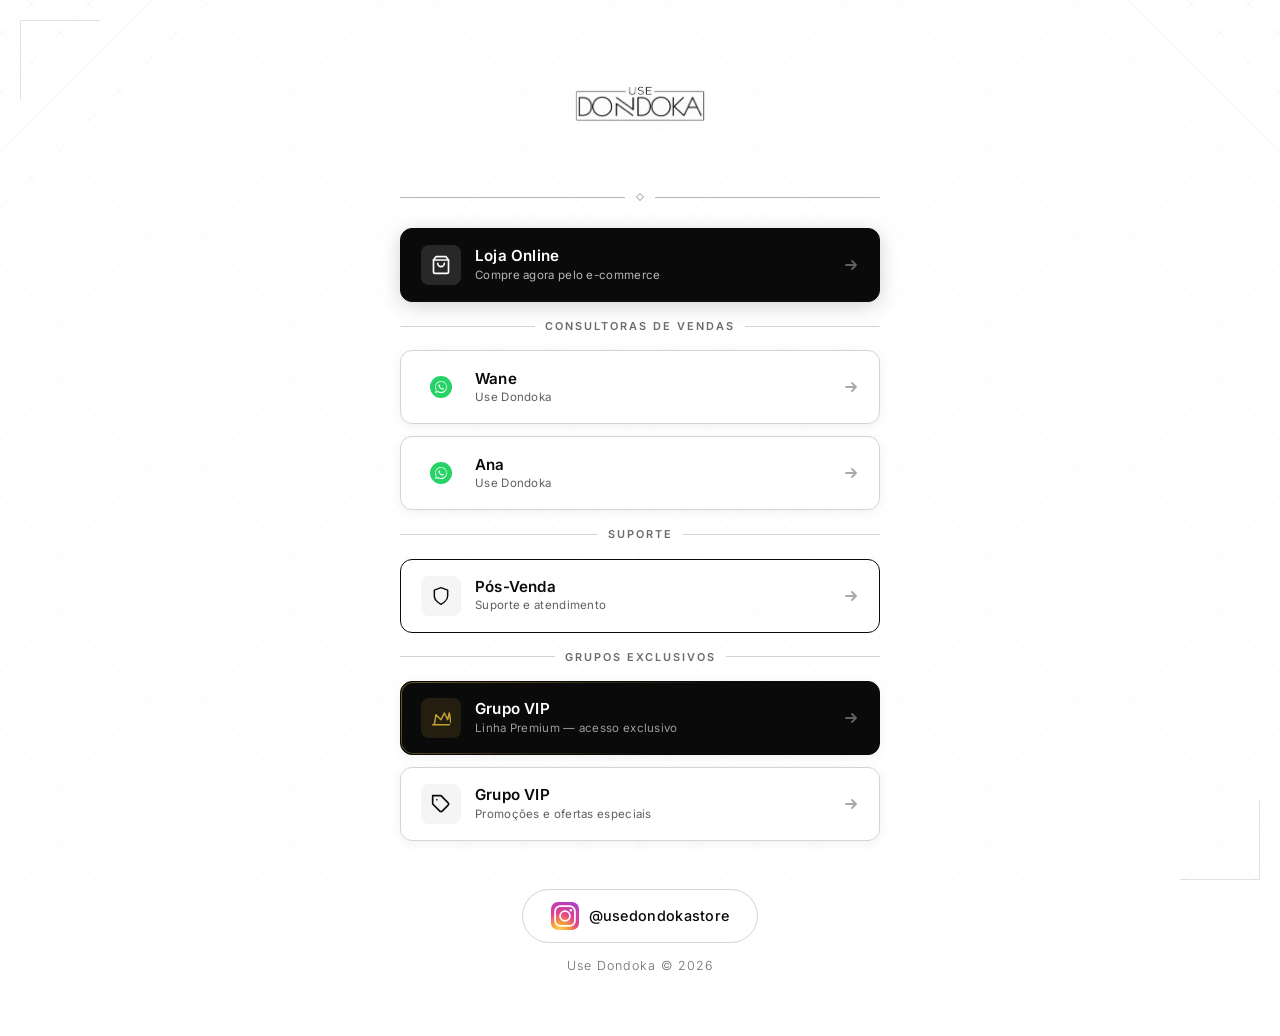
==== index.html @ fb6a21c3 "feat: landing page Use Dondoka - links, consultoras, grupos VIP" ====
<!DOCTYPE html>
<html lang="pt-BR">
<head>
  <meta charset="UTF-8">
  <meta name="viewport" content="width=device-width, initial-scale=1.0, viewport-fit=cover">
  <title>Use Dondoka — Moda que transforma</title>
  <meta name="description" content="Use Dondoka — Encontre sua consultora, acesse nossa loja online ou entre para nossos grupos VIP. Moda com atendimento personalizado.">
  <meta name="robots" content="index, follow">
  <meta property="og:title" content="Use Dondoka — Moda que transforma">
  <meta property="og:description" content="Encontre sua consultora, acesse nossa loja online ou entre para nossos grupos VIP.">
  <meta property="og:type" content="website">
  <link rel="preconnect" href="https://fonts.googleapis.com">
  <link rel="preconnect" href="https://fonts.gstatic.com" crossorigin>
  <link href="https://fonts.googleapis.com/css2?family=Cormorant+Garamond:ital,wght@0,300;0,400;0,600;1,300;1,400&family=Inter:wght@300;400;500;600;700&display=swap" rel="stylesheet">
  <link rel="stylesheet" href="style.css">
  <link rel="icon" href="logo.png" type="image/png">
</head>
<body>

  <div class="bg-pattern" aria-hidden="true"></div>
  <div class="corner-ornament corner-tl" aria-hidden="true"></div>
  <div class="corner-ornament corner-br" aria-hidden="true"></div>

  <svg style="display:none" aria-hidden="true">
    <symbol id="icon-wpp" viewBox="0 0 48 48">
      <circle cx="24" cy="24" r="24" fill="#25D366"/>
      <path fill="#fff" d="M24 11C16.8 11 11 16.8 11 24c0 2.7.8 5.2 2.1 7.3L11 37l5.9-1.5c2 1.1 4.3 1.8 7 1.8 7.2 0 13-5.8 13-13S31.2 11 24 11zm0 23.8c-2.1 0-4.2-.6-5.9-1.6l-.4-.3-4.2 1.1 1.1-4-.3-.4C13.1 28 12.5 26 12.5 24c0-6.4 5.2-11.5 11.5-11.5S35.5 17.6 35.5 24 30.4 34.8 24 34.8zM30.4 27c-.3-.2-2-.9-2.3-1.1-.3-.1-.5-.2-.7.2-.2.3-.8 1-.9 1.2-.2.2-.3.2-.6.1-.3-.2-1.3-.5-2.5-1.5-1-.9-1.6-1.9-1.8-2.2-.2-.3 0-.5.1-.7l.4-.5.3-.5c.1-.2.1-.3 0-.5l-.9-2.3c-.3-.6-.5-.5-.7-.5h-.6c-.2 0-.5.1-.8.4-.3.3-1 1-1 2.4s1 2.8 1.2 3.1c.2.2 2 3.1 4.9 4.4.7.3 1.2.5 1.6.6.7.2 1.3.1 1.8.1.6-.1 1.7-.7 2-1.4.2-.6.2-1.1.1-1.3-.1-.1-.3-.2-.6-.3z"/>
    </symbol>
  </svg>

  <main class="container">

    <header class="header">
      <div class="logo-wrapper">
        <img src="logo.png" alt="Use Dondoka" class="logo">
      </div>
    </header>

    <div class="divider" aria-hidden="true"><span></span></div>

    <section class="links-section" aria-label="Links de acesso">

      <!-- 1. LOJA ONLINE -->
      <a href="https://usedondoka3.lojavirtualnuvem.com.br/" target="_blank" rel="noopener" class="btn btn-primary" id="btn-loja-online">
        <span class="btn-icon">
          <svg width="20" height="20" viewBox="0 0 24 24" fill="none" stroke="currentColor" stroke-width="2" stroke-linecap="round" stroke-linejoin="round"><path d="M6 2 3 6v14a2 2 0 0 0 2 2h14a2 2 0 0 0 2-2V6l-3-4z"/><line x1="3" y1="6" x2="21" y2="6"/><path d="M16 10a4 4 0 0 1-8 0"/></svg>
        </span>
        <span class="btn-text">
          <span class="btn-label">Loja Online</span>
          <span class="btn-sub">Compre agora pelo e-commerce</span>
        </span>
        <svg class="btn-arrow" width="16" height="16" viewBox="0 0 16 16" fill="none"><path d="M3 8h10M9 4l4 4-4 4" stroke="currentColor" stroke-width="1.8" stroke-linecap="round" stroke-linejoin="round"/></svg>
      </a>

      <div class="section-label"><span>Consultoras de Vendas</span></div>

      <!-- 2. WANE -->
      <a href="https://wa.me/5577981413913?text=Ol%C3%A1%20Wane%2C%20vim%20pelo%20link!%20Quero%20conhecer%20a%20Use%20Dondoka." target="_blank" rel="noopener" class="btn btn-wpp" id="btn-wane">
        <span class="btn-icon wpp-icon">
          <svg width="22" height="22"><use href="#icon-wpp"/></svg>
        </span>
        <span class="btn-text">
          <span class="btn-label">Wane</span>
          <span class="btn-sub">Use Dondoka</span>
        </span>
        <svg class="btn-arrow" width="16" height="16" viewBox="0 0 16 16" fill="none"><path d="M3 8h10M9 4l4 4-4 4" stroke="currentColor" stroke-width="1.8" stroke-linecap="round" stroke-linejoin="round"/></svg>
      </a>

      <!-- 3. ANA -->
      <a href="https://wa.me/5577988165200?text=Ol%C3%A1%20Ana%2C%20vim%20pelo%20link!%20Quero%20conhecer%20a%20Use%20Dondoka." target="_blank" rel="noopener" class="btn btn-wpp" id="btn-ana">
        <span class="btn-icon wpp-icon">
          <svg width="22" height="22"><use href="#icon-wpp"/></svg>
        </span>
        <span class="btn-text">
          <span class="btn-label">Ana</span>
          <span class="btn-sub">Use Dondoka</span>
        </span>
        <svg class="btn-arrow" width="16" height="16" viewBox="0 0 16 16" fill="none"><path d="M3 8h10M9 4l4 4-4 4" stroke="currentColor" stroke-width="1.8" stroke-linecap="round" stroke-linejoin="round"/></svg>
      </a>

      <div class="section-label"><span>Suporte</span></div>

      <!-- 4. POS-VENDA -->
      <a href="https://wa.me/5577981402449?text=Ol%C3%A1%2C%20preciso%20de%20suporte%20p%C3%B3s-venda%20Use%20Dondoka." target="_blank" rel="noopener" class="btn btn-outline" id="btn-pos-venda">
        <span class="btn-icon">
          <svg width="20" height="20" viewBox="0 0 24 24" fill="none" stroke="currentColor" stroke-width="1.8" stroke-linecap="round" stroke-linejoin="round"><path d="M12 22s8-4 8-10V5l-8-3-8 3v7c0 6 8 10 8 10z"/></svg>
        </span>
        <span class="btn-text">
          <span class="btn-label">Pós-Venda</span>
          <span class="btn-sub">Suporte e atendimento</span>
        </span>
        <svg class="btn-arrow" width="16" height="16" viewBox="0 0 16 16" fill="none"><path d="M3 8h10M9 4l4 4-4 4" stroke="currentColor" stroke-width="1.8" stroke-linecap="round" stroke-linejoin="round"/></svg>
      </a>

      <div class="section-label"><span>Grupos Exclusivos</span></div>

      <!-- 5. GRUPO VIP PREMIUM -->
      <a href="https://chat.whatsapp.com/GRoy4R8ztFKA4FfQgmHXiv?mode=gi_t" target="_blank" rel="noopener" class="btn btn-vip" id="btn-grupo-premium">
        <span class="btn-icon">
          <svg width="20" height="20" viewBox="0 0 24 24" fill="none" stroke="currentColor" stroke-width="1.8" stroke-linecap="round" stroke-linejoin="round"><path d="M2 20h20M4 20l2-12 6 6 4-8 4 8 2-8 2 12"/></svg>
        </span>
        <span class="btn-text">
          <span class="btn-label">Grupo VIP</span>
          <span class="btn-sub">Linha Premium — acesso exclusivo</span>
        </span>
        <svg class="btn-arrow" width="16" height="16" viewBox="0 0 16 16" fill="none"><path d="M3 8h10M9 4l4 4-4 4" stroke="currentColor" stroke-width="1.8" stroke-linecap="round" stroke-linejoin="round"/></svg>
      </a>

      <!-- 6. GRUPO VIP PROMOCOES -->
      <a href="https://chat.whatsapp.com/BBxzGy0AbMI15l1KYVNqn8?mode=gi_t" target="_blank" rel="noopener" class="btn btn-promo" id="btn-grupo-promocoes">
        <span class="btn-icon">
          <svg width="20" height="20" viewBox="0 0 24 24" fill="none" stroke="currentColor" stroke-width="2" stroke-linecap="round" stroke-linejoin="round"><path d="M20.59 13.41l-7.17 7.17a2 2 0 0 1-2.83 0L2 12V2h10l8.59 8.59a2 2 0 0 1 0 2.82z"/><line x1="7" y1="7" x2="7.01" y2="7"/></svg>
        </span>
        <span class="btn-text">
          <span class="btn-label">Grupo VIP</span>
          <span class="btn-sub">Promoções e ofertas especiais</span>
        </span>
        <svg class="btn-arrow" width="16" height="16" viewBox="0 0 16 16" fill="none"><path d="M3 8h10M9 4l4 4-4 4" stroke="currentColor" stroke-width="1.8" stroke-linecap="round" stroke-linejoin="round"/></svg>
      </a>

    </section>

    <footer class="footer">
      <a href="https://instagram.com/usedondokastore/" target="_blank" rel="noopener" class="instagram-link" id="btn-instagram" aria-label="Instagram Use Dondoka">
        <svg class="icon-instagram" viewBox="0 0 48 48" fill="none" xmlns="http://www.w3.org/2000/svg">
          <defs>
            <radialGradient id="instaGrad" cx="30%" cy="107%" r="150%">
              <stop offset="0%" stop-color="#ffd879"/>
              <stop offset="20%" stop-color="#f9a730"/>
              <stop offset="45%" stop-color="#e2428c"/>
              <stop offset="70%" stop-color="#c03cba"/>
              <stop offset="100%" stop-color="#4d6dcf"/>
            </radialGradient>
          </defs>
          <rect width="48" height="48" rx="12" fill="url(#instaGrad)"/>
          <circle cx="24" cy="24" r="8.5" stroke="white" stroke-width="3" fill="none"/>
          <circle cx="34" cy="14" r="2.2" fill="white"/>
          <rect x="7" y="7" width="34" height="34" rx="9" stroke="white" stroke-width="3" fill="none"/>
        </svg>
        <span>@usedondokastore</span>
      </a>
      <p class="copyright">Use Dondoka &copy; 2026</p>
    </footer>

  </main>

  <script>
    document.addEventListener('DOMContentLoaded', () => {
      const btns = document.querySelectorAll('.btn');
      const observer = new IntersectionObserver((entries) => {
        entries.forEach((entry, i) => {
          if (entry.isIntersecting) {
            setTimeout(() => entry.target.classList.add('visible'), i * 70);
            observer.unobserve(entry.target);
          }
        });
      }, { threshold: 0.05 });
      btns.forEach(btn => observer.observe(btn));

      btns.forEach(btn => {
        btn.addEventListener('click', function(e) {
          const ripple = document.createElement('span');
          ripple.className = 'ripple';
          const rect = this.getBoundingClientRect();
          const size = Math.max(rect.width, rect.height);
          ripple.style.width = ripple.style.height = size + 'px';
          ripple.style.left = (e.clientX - rect.left - size / 2) + 'px';
          ripple.style.top = (e.clientY - rect.top - size / 2) + 'px';
          this.appendChild(ripple);
          setTimeout(() => ripple.remove(), 700);
        });
      });
    });
  </script>

</body>
</html>
---- style.css ----
/* ==========================================================
   USE DONDOKA — Design System
   Paleta: Preto #0a0a0a / Branco #ffffff / Cinza suave
   ========================================================== */

:root {
  --black:        #0a0a0a;
  --black-soft:   #1a1a1a;
  --gray-900:     #1f1f1f;
  --gray-600:     #6b6b6b;
  --gray-300:     #d4d4d4;
  --gray-100:     #f5f5f5;
  --white:        #ffffff;
  --wpp-green:    #25D366;

  --font-display: 'Cormorant Garamond', Georgia, serif;
  --font-body:    'Inter', -apple-system, Helvetica, Arial, sans-serif;

  --radius-sm:    8px;
  --radius-md:    12px;
  --radius-lg:    16px;
  --radius-full:  9999px;

  --transition:   all 0.28s cubic-bezier(0.4, 0, 0.2, 1);
  --container-w:  480px;

  --shadow-card:  0 2px 12px rgba(0,0,0,0.06);
  --shadow-hover: 0 8px 28px rgba(0,0,0,0.12);
}

/* =========== RESET =========== */
*, *::before, *::after { box-sizing: border-box; margin: 0; padding: 0; }

html { scroll-behavior: smooth; }

body {
  font-family: var(--font-body);
  background-color: var(--white);
  color: var(--black);
  min-height: 100vh;
  display: flex;
  justify-content: center;
  align-items: flex-start;
  padding: 48px 20px 60px;
  overflow-x: hidden;
  line-height: 1.5;
  position: relative;
}

/* =========== BACKGROUND PATTERN =========== */
.bg-pattern {
  position: fixed;
  inset: 0;
  pointer-events: none;
  z-index: 0;
  background-image:
    repeating-linear-gradient(
      45deg,
      transparent,
      transparent 40px,
      rgba(0,0,0,0.018) 40px,
      rgba(0,0,0,0.018) 41px
    ),
    repeating-linear-gradient(
      -45deg,
      transparent,
      transparent 40px,
      rgba(0,0,0,0.018) 40px,
      rgba(0,0,0,0.018) 41px
    );
}

/* =========== CORNER ORNAMENTS =========== */
.corner-ornament {
  position: fixed;
  width: 80px;
  height: 80px;
  pointer-events: none;
  z-index: 0;
  opacity: 0.12;
}

.corner-tl {
  top: 20px;
  left: 20px;
  border-top: 1.5px solid var(--black);
  border-left: 1.5px solid var(--black);
}

.corner-br {
  bottom: 20px;
  right: 20px;
  border-bottom: 1.5px solid var(--black);
  border-right: 1.5px solid var(--black);
}

/* =========== CONTAINER =========== */
.container {
  width: 100%;
  max-width: var(--container-w);
  display: flex;
  flex-direction: column;
  align-items: center;
  position: relative;
  z-index: 2;
}

/* =========== HEADER =========== */
.header {
  text-align: center;
  margin-bottom: 28px;
  width: 100%;
}

.logo-wrapper {
  margin-bottom: 0;
}

.logo {
  max-width: 280px;
  height: auto;
  filter: drop-shadow(0 2px 8px rgba(0,0,0,0.08));
  transition: var(--transition);
}

.logo:hover {
  transform: scale(1.02);
}

.tagline {
  font-family: var(--font-display);
  font-size: 1.15rem;
  font-weight: 300;
  color: var(--gray-600);
  letter-spacing: 2px;
  font-style: normal;
}

.tagline em {
  font-style: italic;
  font-weight: 400;
  color: var(--black);
}

/* =========== DIVIDER =========== */
.divider {
  width: 100%;
  display: flex;
  align-items: center;
  gap: 12px;
  margin-bottom: 28px;
  opacity: 0.3;
}

.divider::before,
.divider::after {
  content: '';
  flex: 1;
  height: 1px;
  background: var(--black);
}

.divider span {
  width: 6px;
  height: 6px;
  border: 1px solid var(--black);
  transform: rotate(45deg);
  flex-shrink: 0;
}

/* =========== LINKS SECTION =========== */
.links-section {
  width: 100%;
  display: flex;
  flex-direction: column;
  gap: 12px;
  margin-bottom: 40px;
}

/* =========== SECTION LABEL =========== */
.section-label {
  display: flex;
  align-items: center;
  gap: 10px;
  margin: 4px 0;
}

.section-label::before,
.section-label::after {
  content: '';
  flex: 1;
  height: 1px;
  background: var(--gray-300);
}

.section-label span {
  font-size: 0.68rem;
  font-weight: 600;
  letter-spacing: 2px;
  text-transform: uppercase;
  color: var(--gray-600);
  white-space: nowrap;
}

/* =========== BASE BUTTON =========== */
.btn {
  display: flex;
  align-items: center;
  gap: 14px;
  width: 100%;
  padding: 16px 20px;
  text-decoration: none;
  border-radius: var(--radius-md);
  transition: var(--transition);
  cursor: pointer;
  position: relative;
  overflow: hidden;
  /* entrada animada */
  opacity: 0;
  transform: translateY(14px);
}

.btn.visible {
  opacity: 1;
  transform: translateY(0);
  transition: opacity 0.4s ease, transform 0.4s ease, box-shadow 0.28s ease, background 0.28s ease, border-color 0.28s ease;
}

/* Ícone container */
.btn-icon {
  display: flex;
  align-items: center;
  justify-content: center;
  width: 40px;
  height: 40px;
  border-radius: var(--radius-sm);
  flex-shrink: 0;
}

/* Texto */
.btn-text {
  display: flex;
  flex-direction: column;
  gap: 2px;
  flex: 1;
  min-width: 0;
}

.btn-label {
  font-family: var(--font-body);
  font-size: 0.95rem;
  font-weight: 600;
  letter-spacing: 0.2px;
  line-height: 1.2;
}

.btn-sub {
  font-size: 0.72rem;
  font-weight: 400;
  letter-spacing: 0.3px;
  opacity: 0.65;
  line-height: 1.3;
}

/* Seta */
.btn-arrow {
  flex-shrink: 0;
  opacity: 0.35;
  transition: var(--transition);
}

.btn:hover .btn-arrow {
  opacity: 0.8;
  transform: translateX(4px);
}

/* ======= BOTÃO PRIMÁRIO: Loja Online ======= */
.btn-primary {
  background: var(--black);
  color: var(--white);
  box-shadow: 0 4px 20px rgba(0,0,0,0.18);
  border: 1px solid var(--black);
}

.btn-primary .btn-icon {
  background: rgba(255,255,255,0.12);
  color: var(--white);
}

.btn-primary .btn-sub {
  color: rgba(255,255,255,0.7);
  opacity: 1;
}

.btn-primary:hover {
  background: var(--gray-900);
  box-shadow: 0 10px 34px rgba(0,0,0,0.24);
  transform: translateY(-2px);
}

/* ======= BOTÃO WHATSAPP: Consultoras ======= */
.btn-wpp {
  background: var(--white);
  color: var(--black);
  border: 1px solid var(--gray-300);
  box-shadow: var(--shadow-card);
}

.btn-wpp .btn-icon {
  background: transparent;
}

.wpp-icon {
  border-radius: 50% !important;
}

.btn-wpp:hover {
  border-color: var(--wpp-green);
  box-shadow: 0 6px 24px rgba(37,211,102,0.15);
  transform: translateY(-2px);
}

/* ======= BOTÃO OUTLINE: Pós-Venda ======= */
.btn-outline {
  background: transparent;
  color: var(--black);
  border: 1.5px solid var(--black);
  box-shadow: none;
}

.btn-outline .btn-icon {
  background: var(--gray-100);
  color: var(--black);
}

.btn-outline:hover {
  background: var(--black);
  color: var(--white);
  box-shadow: var(--shadow-hover);
  transform: translateY(-2px);
}

.btn-outline:hover .btn-icon {
  background: rgba(255,255,255,0.12);
  color: var(--white);
}

.btn-outline:hover .btn-sub {
  color: rgba(255,255,255,0.7);
  opacity: 1;
}

/* ======= BOTÃO VIP PREMIUM ======= */
.btn-vip {
  background: var(--black);
  color: var(--white);
  border: 1px solid var(--black);
  box-shadow: var(--shadow-card);
  position: relative;
}

/* Borda dourada sutil com gradiente */
.btn-vip::before {
  content: '';
  position: absolute;
  inset: 0;
  border-radius: var(--radius-md);
  padding: 1px;
  background: linear-gradient(135deg, rgba(212,175,55,0.5), rgba(0,0,0,0) 60%);
  -webkit-mask: linear-gradient(#fff 0 0) content-box, linear-gradient(#fff 0 0);
  -webkit-mask-composite: xor;
  mask-composite: exclude;
  pointer-events: none;
}

.btn-vip .btn-icon {
  background: rgba(212,175,55,0.12);
  color: rgba(212,175,55,0.9);
}

.btn-vip .btn-sub {
  color: rgba(255,255,255,0.6);
  opacity: 1;
}

.btn-vip:hover {
  background: #111;
  box-shadow: 0 8px 28px rgba(0,0,0,0.28);
  transform: translateY(-2px);
}

/* ======= BOTÃO PROMOÇÕES ======= */
.btn-promo {
  background: var(--white);
  color: var(--black);
  border: 1px solid var(--gray-300);
  box-shadow: var(--shadow-card);
}

.btn-promo .btn-icon {
  background: var(--gray-100);
  color: var(--black);
}

.btn-promo:hover {
  background: var(--gray-100);
  border-color: var(--gray-300);
  box-shadow: var(--shadow-hover);
  transform: translateY(-2px);
}

/* ======= RIPPLE EFFECT ======= */
.ripple {
  position: absolute;
  border-radius: 50%;
  background: rgba(255,255,255,0.25);
  transform: scale(0);
  animation: ripple-anim 0.65s ease-out forwards;
  pointer-events: none;
}

.btn-wpp .ripple,
.btn-outline .ripple,
.btn-promo .ripple {
  background: rgba(0,0,0,0.06);
}

@keyframes ripple-anim {
  to { transform: scale(4); opacity: 0; }
}

/* =========== FOOTER =========== */
.footer {
  text-align: center;
  width: 100%;
  display: flex;
  flex-direction: column;
  align-items: center;
  gap: 14px;
  margin-top: 8px;
}

.instagram-link {
  display: flex;
  align-items: center;
  gap: 10px;
  padding: 12px 28px;
  border-radius: var(--radius-full);
  background: transparent;
  border: 1px solid var(--gray-300);
  text-decoration: none;
  color: var(--black);
  font-size: 0.9rem;
  font-weight: 500;
  transition: var(--transition);
  letter-spacing: 0.3px;
}

.instagram-link:hover {
  border-color: #e2428c;
  box-shadow: 0 4px 18px rgba(194,62,186,0.15);
  transform: translateY(-2px);
}

.icon-instagram {
  width: 28px;
  height: 28px;
  flex-shrink: 0;
}

.copyright {
  font-size: 0.78rem;
  color: var(--gray-600);
  letter-spacing: 1px;
  font-weight: 300;
}

/* =========== FOCUS ACCESSIBILITY =========== */
a:focus-visible {
  outline: 2px solid var(--black);
  outline-offset: 3px;
  border-radius: var(--radius-sm);
}

/* =========== RESPONSIVE =========== */
@media (max-width: 520px) {
  body { padding: 32px 16px 48px; }
  .logo { max-width: 180px; }
  .btn { padding: 14px 16px; }
  .btn-label { font-size: 0.9rem; }
  .corner-ornament { width: 52px; height: 52px; }
}
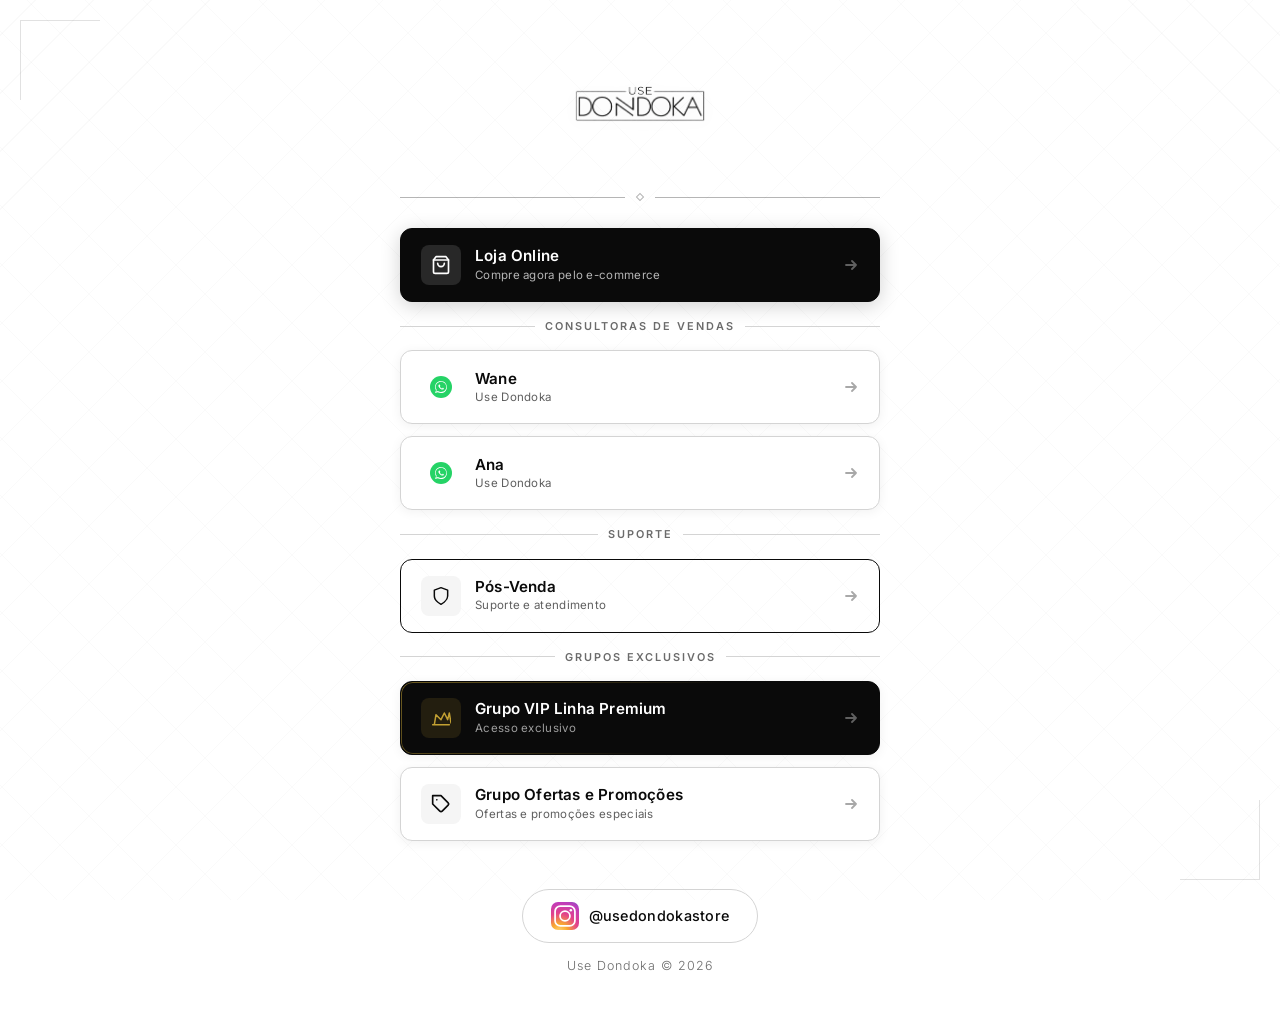
==== commit f7b1a1d0: "fix: textos dos grupos e novo link grupo promoções" ====
--- a/index.html
+++ b/index.html
@@ -100,20 +100,20 @@
           <svg width="20" height="20" viewBox="0 0 24 24" fill="none" stroke="currentColor" stroke-width="1.8" stroke-linecap="round" stroke-linejoin="round"><path d="M2 20h20M4 20l2-12 6 6 4-8 4 8 2-8 2 12"/></svg>
         </span>
         <span class="btn-text">
-          <span class="btn-label">Grupo VIP</span>
-          <span class="btn-sub">Linha Premium — acesso exclusivo</span>
+          <span class="btn-label">Grupo VIP Linha Premium</span>
+          <span class="btn-sub">Acesso exclusivo</span>
         </span>
         <svg class="btn-arrow" width="16" height="16" viewBox="0 0 16 16" fill="none"><path d="M3 8h10M9 4l4 4-4 4" stroke="currentColor" stroke-width="1.8" stroke-linecap="round" stroke-linejoin="round"/></svg>
       </a>
 
       <!-- 6. GRUPO VIP PROMOCOES -->
-      <a href="https://chat.whatsapp.com/BBxzGy0AbMI15l1KYVNqn8?mode=gi_t" target="_blank" rel="noopener" class="btn btn-promo" id="btn-grupo-promocoes">
+      <a href="https://chat.whatsapp.com/ICoKrUOXWMaEE7U9dtRJe4?s=sh&p=i&mlu=4" target="_blank" rel="noopener" class="btn btn-promo" id="btn-grupo-promocoes">
         <span class="btn-icon">
           <svg width="20" height="20" viewBox="0 0 24 24" fill="none" stroke="currentColor" stroke-width="2" stroke-linecap="round" stroke-linejoin="round"><path d="M20.59 13.41l-7.17 7.17a2 2 0 0 1-2.83 0L2 12V2h10l8.59 8.59a2 2 0 0 1 0 2.82z"/><line x1="7" y1="7" x2="7.01" y2="7"/></svg>
         </span>
         <span class="btn-text">
-          <span class="btn-label">Grupo VIP</span>
-          <span class="btn-sub">Promoções e ofertas especiais</span>
+          <span class="btn-label">Grupo Ofertas e Promoções</span>
+          <span class="btn-sub">Ofertas e promoções especiais</span>
         </span>
         <svg class="btn-arrow" width="16" height="16" viewBox="0 0 16 16" fill="none"><path d="M3 8h10M9 4l4 4-4 4" stroke="currentColor" stroke-width="1.8" stroke-linecap="round" stroke-linejoin="round"/></svg>
       </a>
